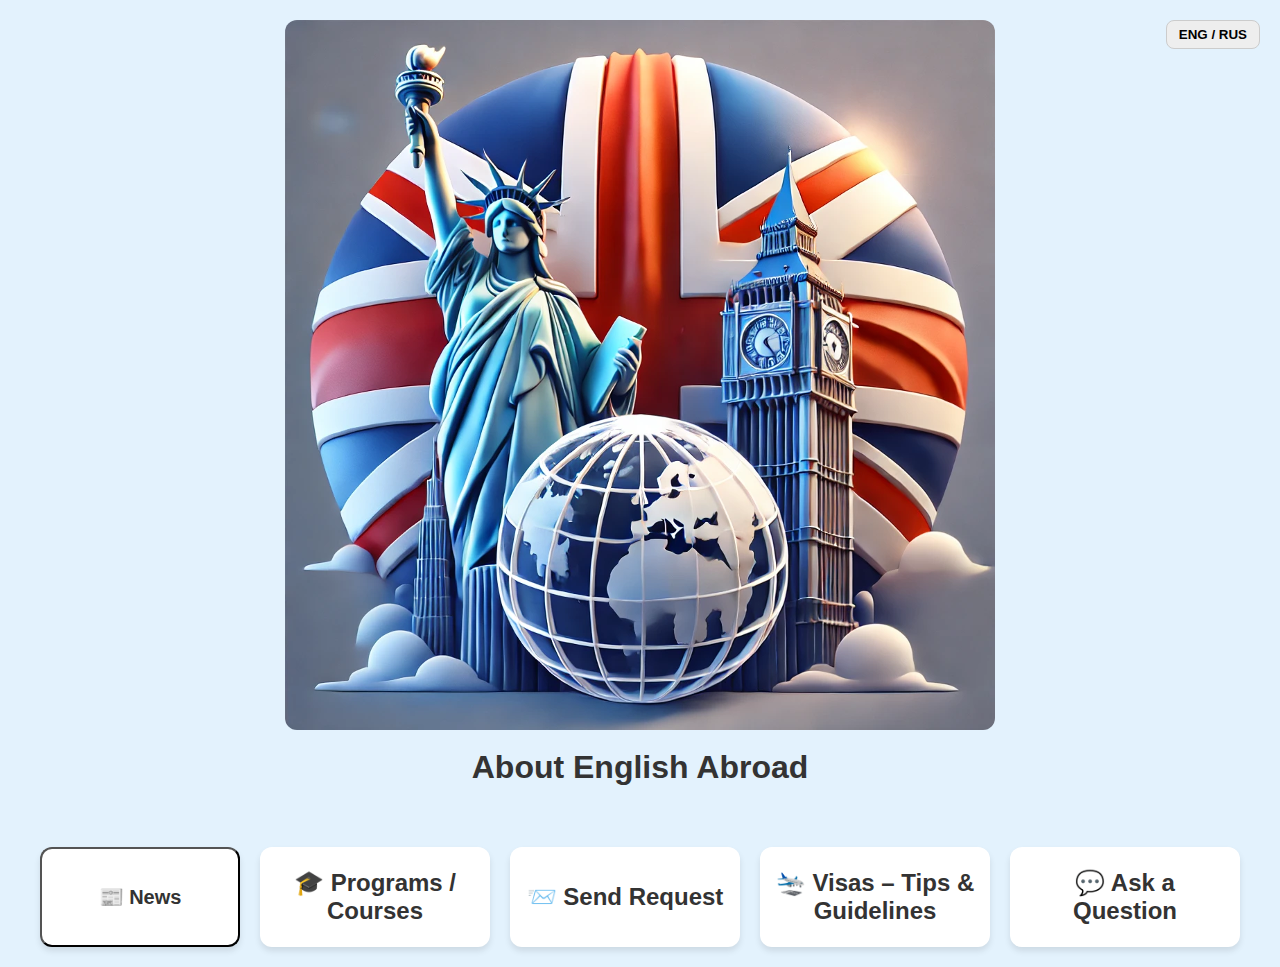
==== index.html @ b38da267 "Add files via upload" ====
<!DOCTYPE html>
<html lang="en">
<head>
  <meta charset="UTF-8" />
  <meta name="viewport" content="width=device-width, initial-scale=1.0" />
  <title>About English Abroad</title>
  <link rel="stylesheet" href="style.css" />
  <script src="script.js" defer></script>
</head>
<body>
  <header>
    <img src="Picture1.png" alt="About English Abroad" class="header-image" />
    <h1 id="title-main">About English Abroad</h1>
    <button onclick="toggleLanguage()" class="language-button">ENG / RUS</button>
  </header>
  <main>
    <div class="card-container">
      <button class="card" onclick="showNewsSection()"><h2 id="btn-news">📰 News</h2></button>
      <a class="card" href="#programs"><h2 id="btn-programs">🎓 Programs / Courses</h2></a>
      <a class="card" href="#grants"><h2 id="btn-request">📨 Send Request</h2></a>
      <a class="card" href="#visas"><h2 id="btn-visas">🛬 Visas – Tips & Guidelines</h2></a>
      <a class="card" href="https://t.me/AboutEnglishAbroad_bot" target="_blank"><h2 id="btn-chat">💬 Ask a Question</h2></a>
    </div>

    <section id="news" style="display: none;">
      <h2 id="label-last-news">📰 Last News</h2>
      <ul id="last-news"></ul>
      <h2 id="label-archive-news">📚 Archived News</h2>
      <ul id="archive-news"></ul>
    </section>
  </main>
</body>
</html>
---- style.css ----
body {
  font-family: Arial, sans-serif;
  background-color: #e3f2fd;
  margin: 0;
  padding: 0;
  text-align: center;
}
header {
  padding: 20px;
  background-color: #e3f2fd;
}
.header-image {
  max-width: 100%;
  height: auto;
  border-radius: 12px;
}
h1 {
  color: #333;
  margin-top: 15px;
}
.language-button {
  position: absolute;
  top: 20px;
  right: 20px;
  background-color: #eee;
  border: 1px solid #ccc;
  padding: 6px 12px;
  border-radius: 8px;
  cursor: pointer;
  font-weight: bold;
}
.card-container {
  display: flex;
  flex-wrap: wrap;
  justify-content: center;
  gap: 20px;
  padding: 20px;
}
.card {
  text-decoration: none;
  background-color: #fff;
  border-radius: 12px;
  box-shadow: 0 4px 6px rgba(0,0,0,0.1);
  padding: 15px;
  width: 200px;
  min-height: 70px;
  transition: transform 0.2s, box-shadow 0.2s;
  color: #333;
  cursor: pointer;
  display: flex;
  align-items: center;
  justify-content: center;
  text-align: center;
}
.card:hover {
  transform: translateY(-5px);
  box-shadow: 0 8px 12px rgba(0,0,0,0.15);
}
.card h2 {
  margin: 0;
}
ul {
  list-style: none;
  padding: 0;
}
ul li {
  margin: 5px 0;
}
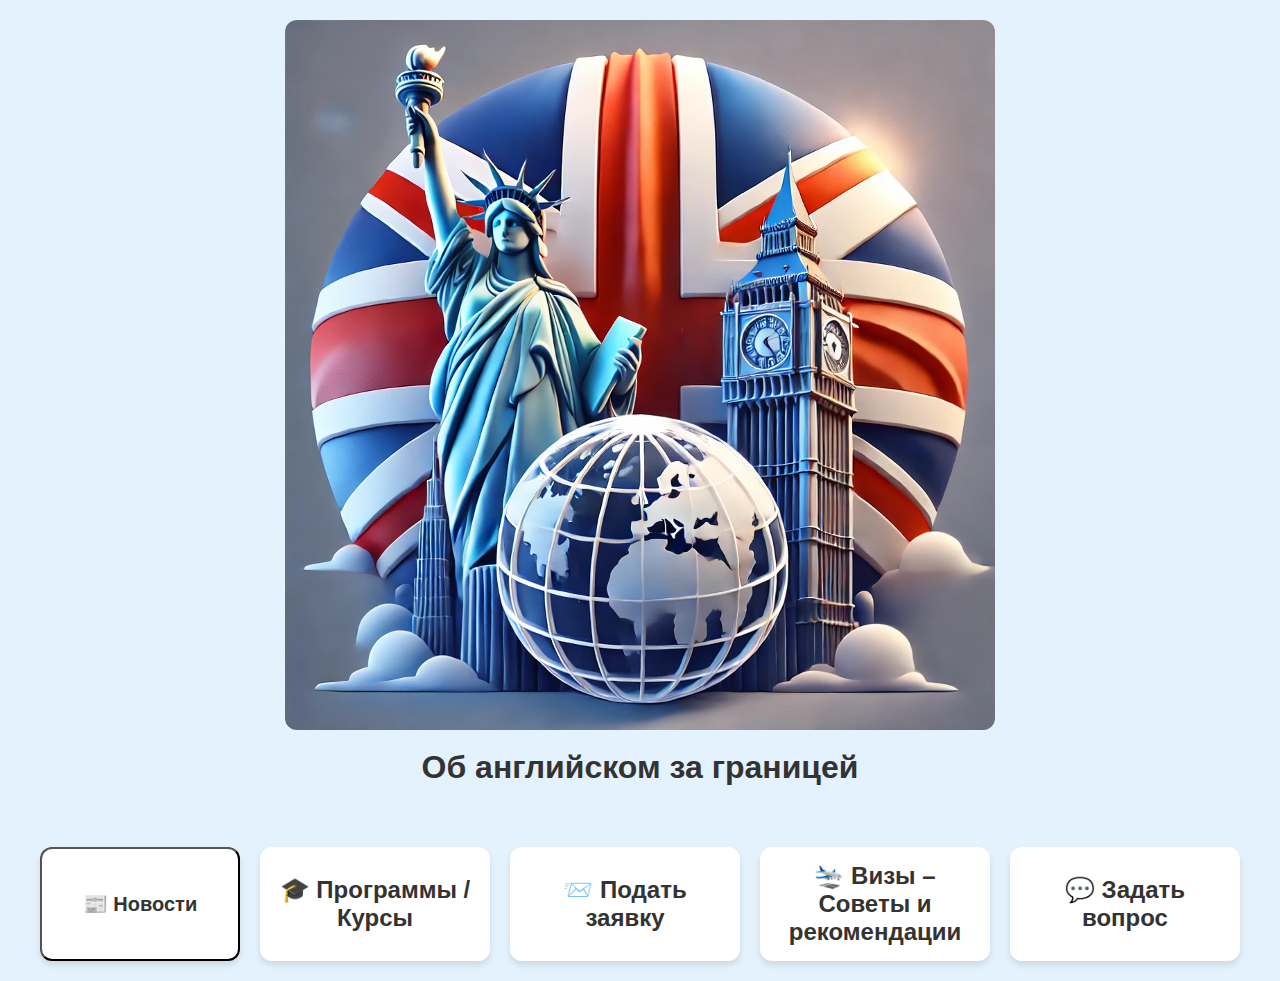
==== commit 250371c3: "Add files via upload" ====
--- a/index.html
+++ b/index.html
@@ -1,32 +1,31 @@
 
 <!DOCTYPE html>
-<html lang="en">
+<html lang="ru">
 <head>
   <meta charset="UTF-8" />
   <meta name="viewport" content="width=device-width, initial-scale=1.0" />
-  <title>About English Abroad</title>
+  <title>Об английском за границей</title>
   <link rel="stylesheet" href="style.css" />
   <script src="script.js" defer></script>
 </head>
 <body>
   <header>
-    <img src="Picture1.png" alt="About English Abroad" class="header-image" />
-    <h1 id="title-main">About English Abroad</h1>
-    <button onclick="toggleLanguage()" class="language-button">ENG / RUS</button>
+    <img src="Picture1.png" alt="Об английском за границей" class="header-image" />
+    <h1>Об английском за границей</h1>
   </header>
   <main>
     <div class="card-container">
-      <button class="card" onclick="showNewsSection()"><h2 id="btn-news">📰 News</h2></button>
-      <a class="card" href="#programs"><h2 id="btn-programs">🎓 Programs / Courses</h2></a>
-      <a class="card" href="#grants"><h2 id="btn-request">📨 Send Request</h2></a>
-      <a class="card" href="#visas"><h2 id="btn-visas">🛬 Visas – Tips & Guidelines</h2></a>
-      <a class="card" href="https://t.me/AboutEnglishAbroad_bot" target="_blank"><h2 id="btn-chat">💬 Ask a Question</h2></a>
+      <button class="card" onclick="showNewsSection()"><h2>📰 Новости</h2></button>
+      <a class="card" href="#programs"><h2>🎓 Программы / Курсы</h2></a>
+      <a class="card" href="#grants"><h2>📨 Подать заявку</h2></a>
+      <a class="card" href="#visas"><h2>🛬 Визы – Советы и рекомендации</h2></a>
+      <a class="card" href="https://t.me/AboutEnglishAbroad_bot" target="_blank"><h2>💬 Задать вопрос</h2></a>
     </div>
 
     <section id="news" style="display: none;">
-      <h2 id="label-last-news">📰 Last News</h2>
+      <h2>📰 Последние новости</h2>
       <ul id="last-news"></ul>
-      <h2 id="label-archive-news">📚 Archived News</h2>
+      <h2>📚 Архив новостей</h2>
       <ul id="archive-news"></ul>
     </section>
   </main>
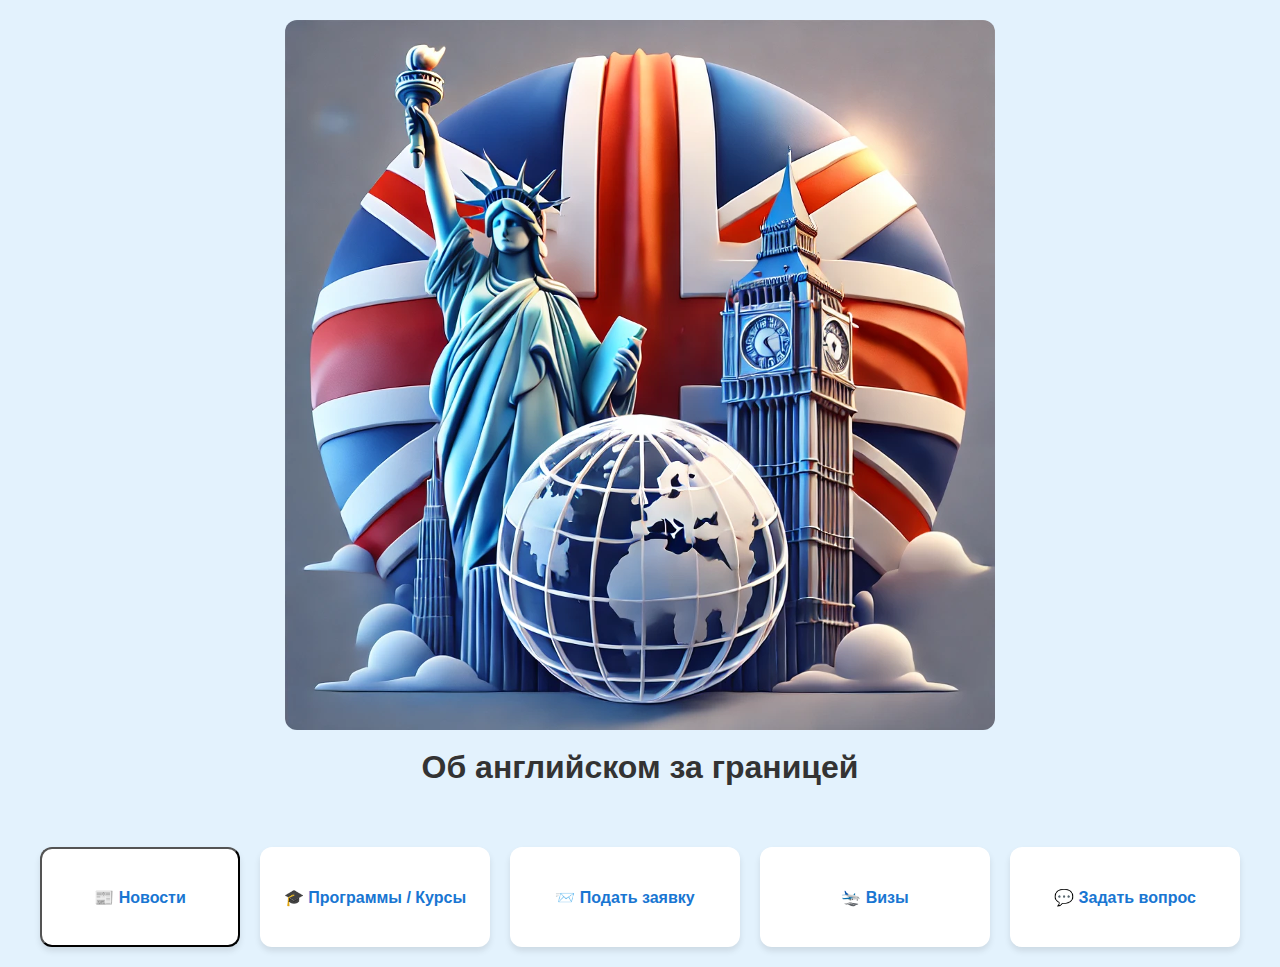
==== commit e4b36c42: "Add files via upload" ====
--- a/index.html
+++ b/index.html
@@ -18,7 +18,7 @@
       <button class="card" onclick="showNewsSection()"><h2>📰 Новости</h2></button>
       <a class="card" href="#programs"><h2>🎓 Программы / Курсы</h2></a>
       <a class="card" href="#grants"><h2>📨 Подать заявку</h2></a>
-      <a class="card" href="#visas"><h2>🛬 Визы – Советы и рекомендации</h2></a>
+      <a class="card" href="#visas"><h2>🛬 Визы</h2></a>
       <a class="card" href="https://t.me/AboutEnglishAbroad_bot" target="_blank"><h2>💬 Задать вопрос</h2></a>
     </div>
 
--- a/style.css
+++ b/style.css
@@ -67,3 +67,9 @@
 ul li {
   margin: 5px 0;
 }
+
+.card h2 {
+  color: #1976d2;
+  font-size: 16px;
+  font-weight: bold;
+}
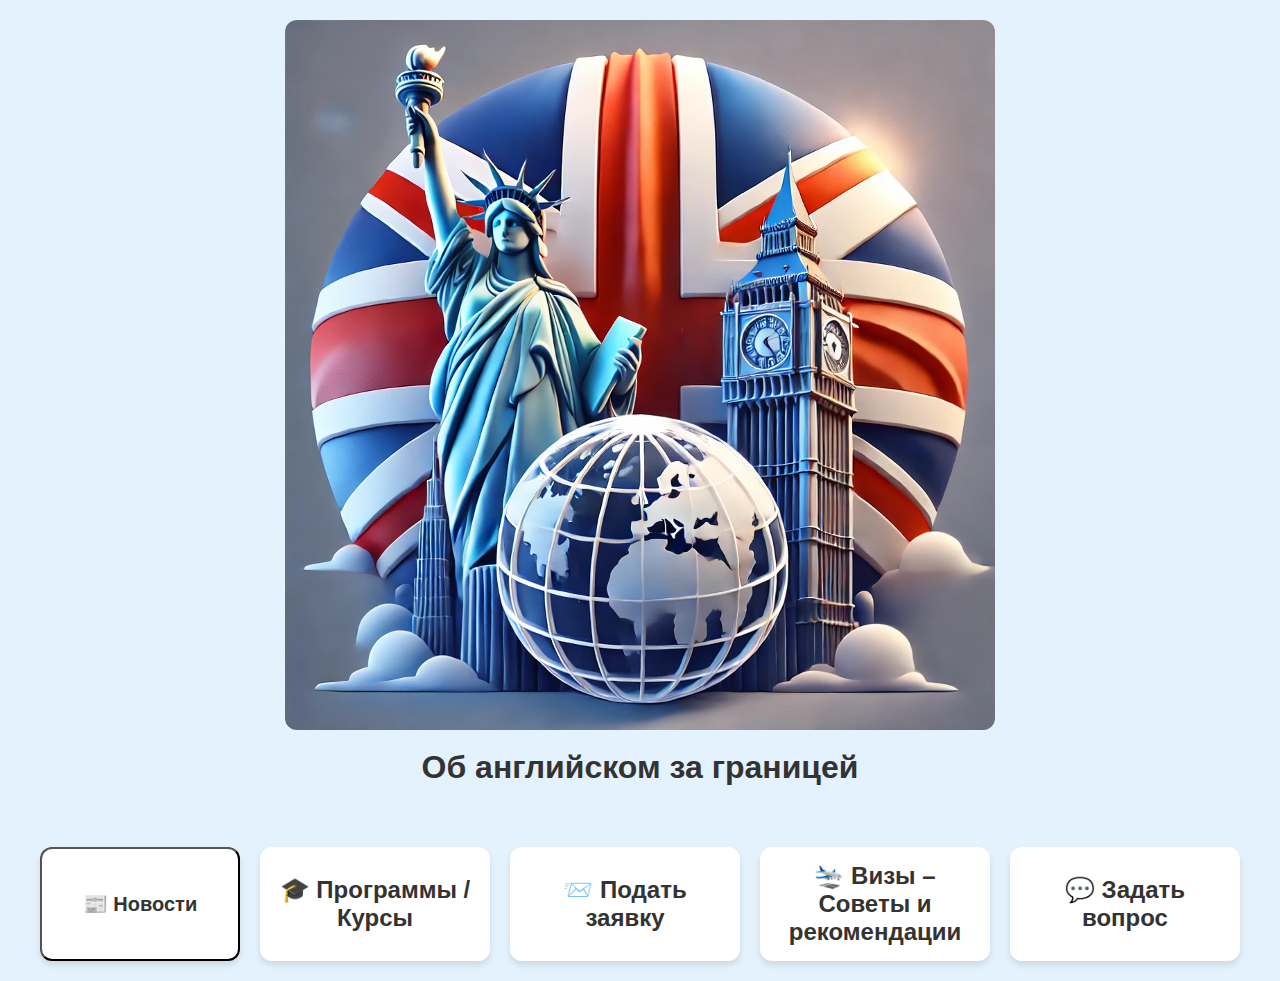
==== commit cbaffc77: "Add files via upload" ====
--- a/index.html
+++ b/index.html
@@ -17,8 +17,8 @@
     <div class="card-container">
       <button class="card" onclick="showNewsSection()"><h2>📰 Новости</h2></button>
       <a class="card" href="#programs"><h2>🎓 Программы / Курсы</h2></a>
-      <a class="card" href="#grants"><h2>📨 Подать заявку</h2></a>
-      <a class="card" href="#visas"><h2>🛬 Визы</h2></a>
+      <a class="card" href="form.html"><h2>📨 Подать заявку</h2></a>
+      <a class="card" href="#visas"><h2>🛬 Визы – Советы и рекомендации</h2></a>
       <a class="card" href="https://t.me/AboutEnglishAbroad_bot" target="_blank"><h2>💬 Задать вопрос</h2></a>
     </div>
 
--- a/style.css
+++ b/style.css
@@ -67,9 +67,3 @@
 ul li {
   margin: 5px 0;
 }
-
-.card h2 {
-  color: #1976d2;
-  font-size: 16px;
-  font-weight: bold;
-}
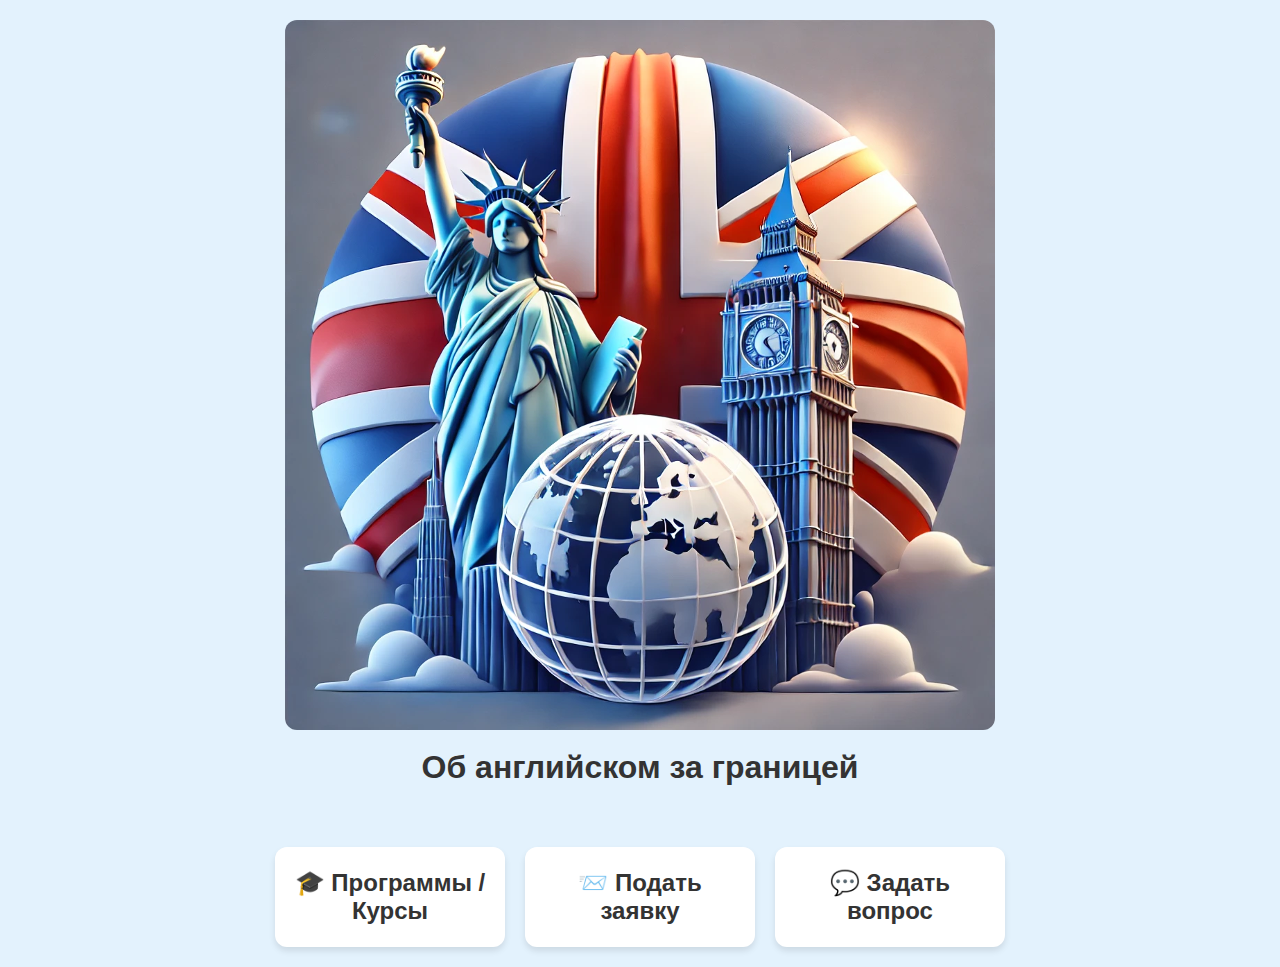
==== commit 416ec53e: "Add files via upload" ====
--- a/index.html
+++ b/index.html
@@ -6,7 +6,6 @@
   <meta name="viewport" content="width=device-width, initial-scale=1.0" />
   <title>Об английском за границей</title>
   <link rel="stylesheet" href="style.css" />
-  <script src="script.js" defer></script>
 </head>
 <body>
   <header>
@@ -15,19 +14,10 @@
   </header>
   <main>
     <div class="card-container">
-      <button class="card" onclick="showNewsSection()"><h2>📰 Новости</h2></button>
       <a class="card" href="#programs"><h2>🎓 Программы / Курсы</h2></a>
       <a class="card" href="form.html"><h2>📨 Подать заявку</h2></a>
-      <a class="card" href="#visas"><h2>🛬 Визы – Советы и рекомендации</h2></a>
       <a class="card" href="https://t.me/AboutEnglishAbroad_bot" target="_blank"><h2>💬 Задать вопрос</h2></a>
     </div>
-
-    <section id="news" style="display: none;">
-      <h2>📰 Последние новости</h2>
-      <ul id="last-news"></ul>
-      <h2>📚 Архив новостей</h2>
-      <ul id="archive-news"></ul>
-    </section>
   </main>
 </body>
 </html>
--- a/style.css
+++ b/style.css
@@ -67,3 +67,30 @@
 ul li {
   margin: 5px 0;
 }
+
+form {
+  display: flex;
+  flex-direction: column;
+  align-items: center;
+  gap: 20px;
+  margin-top: 40px;
+}
+input {
+  width: 400px;
+  height: 40px;
+  font-size: 18px;
+  padding: 8px;
+}
+label {
+  font-size: 18px;
+  margin-bottom: 10px;
+}
+.submit-btn {
+  background-color: #e53935;
+  color: white;
+  border: none;
+  padding: 12px 24px;
+  font-size: 18px;
+  border-radius: 8px;
+  cursor: pointer;
+}
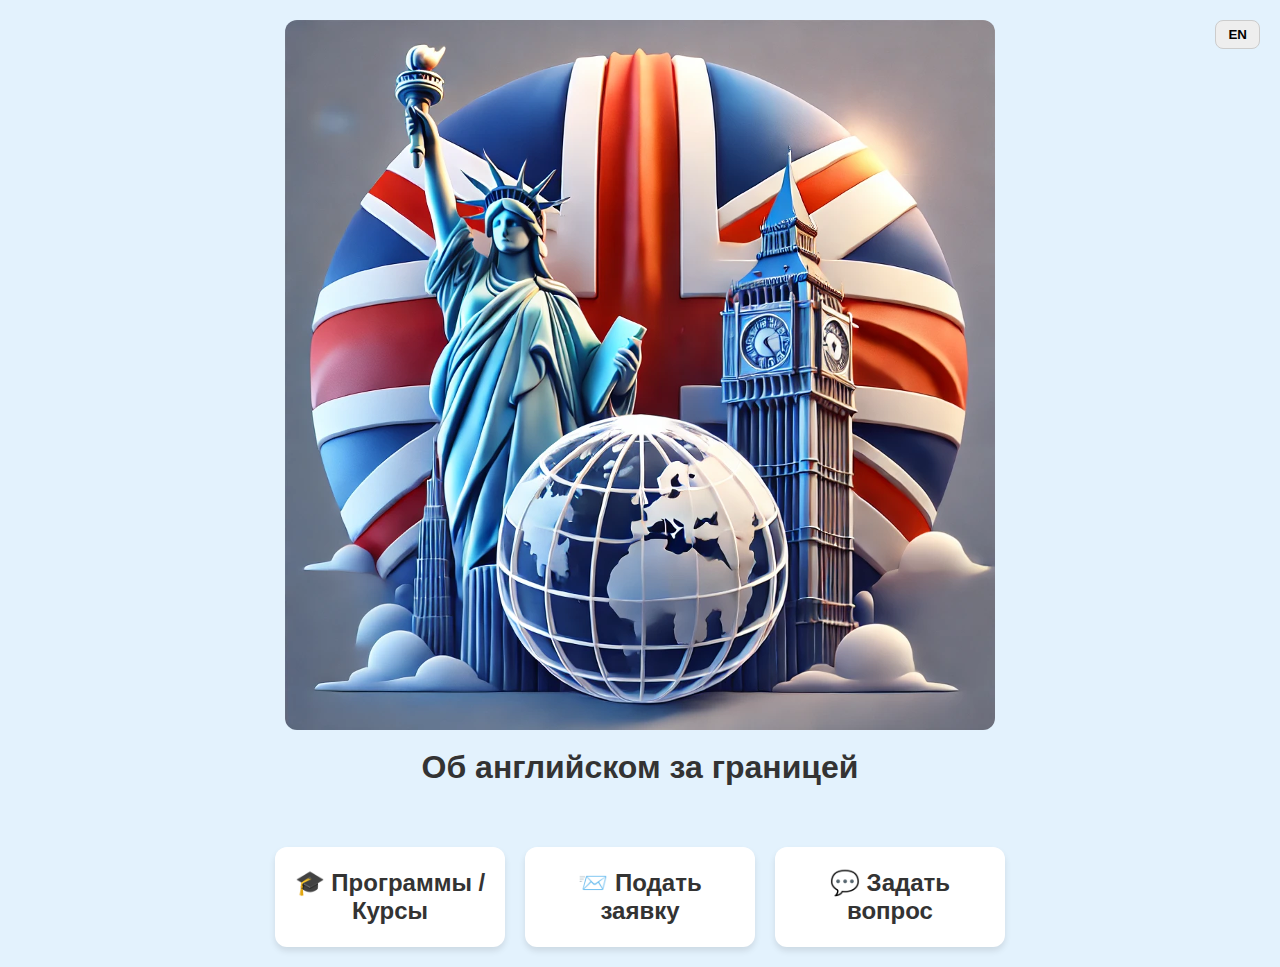
==== commit 6e5e91fb: "Add files via upload" ====
--- a/index.html
+++ b/index.html
@@ -1,23 +1,24 @@
-
 <!DOCTYPE html>
 <html lang="ru">
 <head>
   <meta charset="UTF-8" />
   <meta name="viewport" content="width=device-width, initial-scale=1.0" />
-  <title>Об английском за границей</title>
+  <title data-i18n="title">Об английском за границей</title>
   <link rel="stylesheet" href="style.css" />
 </head>
 <body>
   <header>
+    <button id="lang-toggle" class="language-button">EN</button>
     <img src="Picture1.png" alt="Об английском за границей" class="header-image" />
-    <h1>Об английском за границей</h1>
+    <h1 data-i18n="header">Об английском за границей</h1>
   </header>
   <main>
     <div class="card-container">
-      <a class="card" href="#programs"><h2>🎓 Программы / Курсы</h2></a>
-      <a class="card" href="form.html"><h2>📨 Подать заявку</h2></a>
-      <a class="card" href="https://t.me/AboutEnglishAbroad_bot" target="_blank"><h2>💬 Задать вопрос</h2></a>
+      <a class="card" href="#programs"><h2 data-i18n="programs">🎓 Программы / Курсы</h2></a>
+      <a class="card" href="form.html"><h2 data-i18n="apply">📨 Подать заявку</h2></a>
+      <a class="card" href="https://t.me/+jMZaeH-zxhkwZjgy" target="_blank"><h2 data-i18n="ask">💬 Задать вопрос</h2></a>
     </div>
   </main>
+  <script src="lang.js"></script>
 </body>
 </html>
